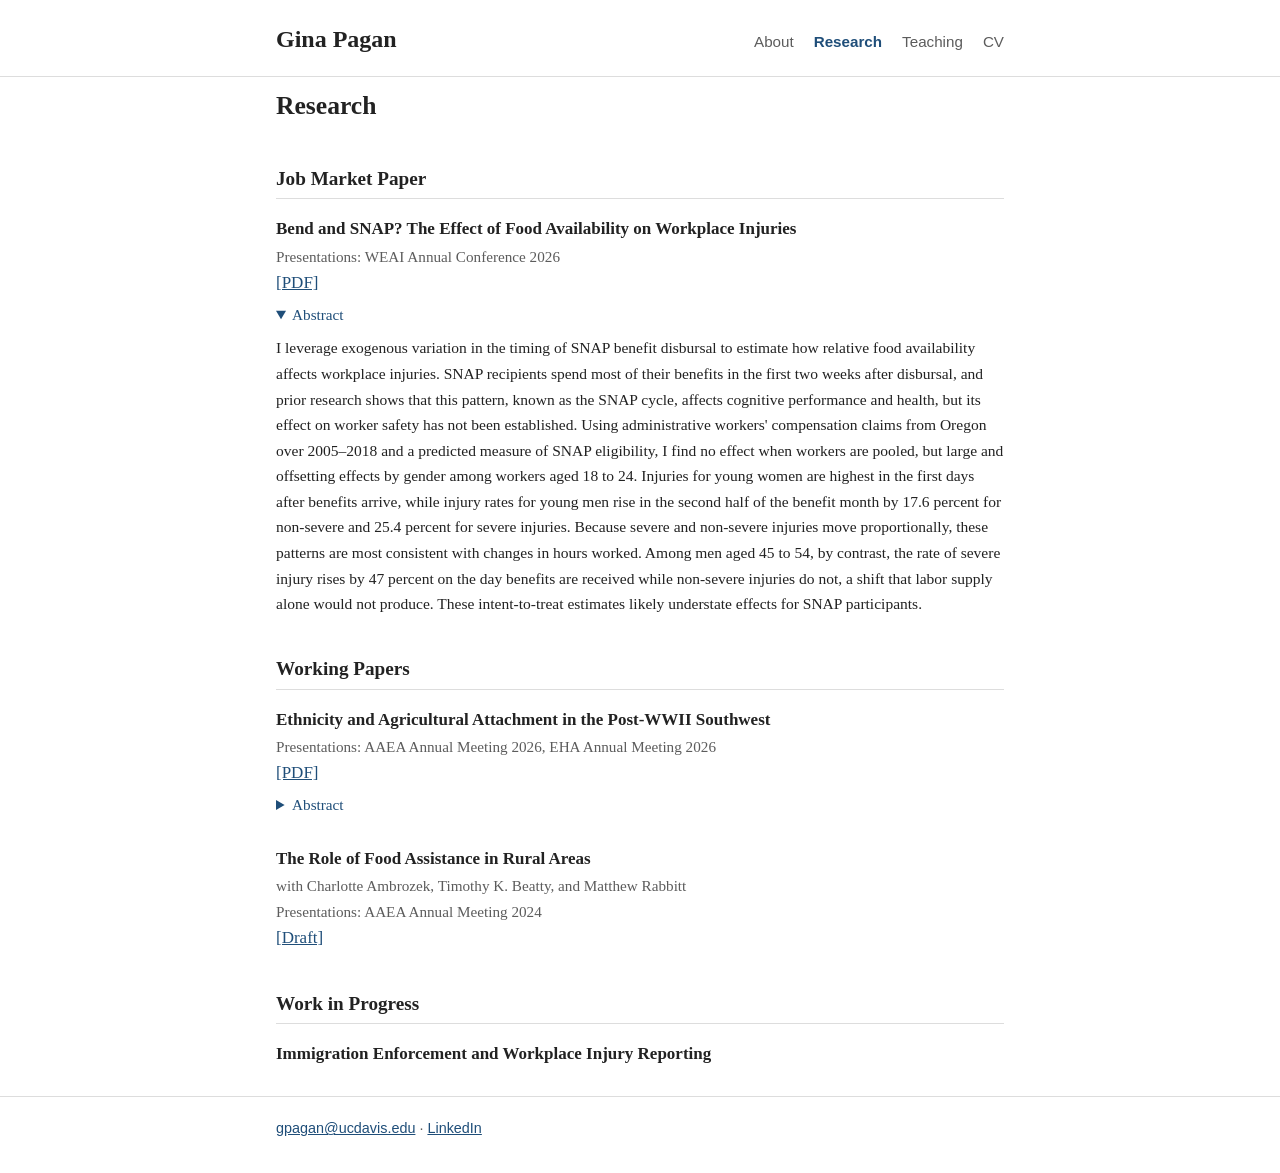
==== research.html @ cf97f8be "Full personal website: about, research, teaching, CV" ====
<!doctype html>
<html lang="en">
<head>
  <meta charset="utf-8">
  <meta name="viewport" content="width=device-width, initial-scale=1">
  <title>Research · Gina Pagan</title>
  <meta name="description" content="Research by Gina Pagan: labor, public, agricultural economics, and economic history.">
  <link rel="stylesheet" href="style.css">
</head>
<body>
  <header>
    <div class="wrap">
      <a class="site-name" href="index.html">Gina Pagan</a>
      <nav>
        <a href="index.html">About</a>
        <a href="research.html" class="active">Research</a>
        <a href="teaching.html">Teaching</a>
        <a href="cv.pdf">CV</a>
      </nav>
    </div>
  </header>

  <main class="wrap">
    <h1>Research</h1>

    <h2>Job Market Paper</h2>
    <div class="paper">
      <div class="paper-title">Bend and SNAP? The Effect of Food Availability on Workplace Injuries</div>
      <div class="meta">Presentations: WEAI Annual Conference 2026</div>
      <div class="links"><a href="jmp.pdf">[PDF]</a></div>
      <details open>
        <summary>Abstract</summary>
        <p>I leverage exogenous variation in the timing of SNAP benefit disbursal to estimate how relative food availability affects workplace injuries. SNAP recipients spend most of their benefits in the first two weeks after disbursal, and prior research shows that this pattern, known as the SNAP cycle, affects cognitive performance and health, but its effect on worker safety has not been established. Using administrative workers' compensation claims from Oregon over 2005–2018 and a predicted measure of SNAP eligibility, I find no effect when workers are pooled, but large and offsetting effects by gender among workers aged 18 to 24. Injuries for young women are highest in the first days after benefits arrive, while injury rates for young men rise in the second half of the benefit month by 17.6 percent for non-severe and 25.4 percent for severe injuries. Because severe and non-severe injuries move proportionally, these patterns are most consistent with changes in hours worked. Among men aged 45 to 54, by contrast, the rate of severe injury rises by 47 percent on the day benefits are received while non-severe injuries do not, a shift that labor supply alone would not produce. These intent-to-treat estimates likely understate effects for SNAP participants.</p>
      </details>
    </div>

    <h2>Working Papers</h2>
    <div class="paper">
      <div class="paper-title">Ethnicity and Agricultural Attachment in the Post-WWII Southwest</div>
      <div class="meta">Presentations: AAEA Annual Meeting 2026, EHA Annual Meeting 2026</div>
      <div class="links"><a href="ethnicity_attachment.pdf">[PDF]</a></div>
      <details>
        <summary>Abstract</summary>
        <p>World War II (WWII) was a large and multifaceted labor market shock that catalyzed improvements in the economic outcomes of Black men in the United States. Manufacturing booms, labor shortages, and federal efforts to lower employment barriers for underrepresented groups pulled men off the farm and into factory jobs, which led to persistent economic gains. The same can not necessarily be said for Hispanic men in the Southwest, of whom over 20 percent were employed in agriculture still in 1950. This paper investigates the drivers of Hispanic men's relative attachment to the farm sector in the Southwest during this pivotal period in history, with a particular focus on the role of introducing the Bracero program. Using linked census data from 1940 and 1950, I find that Hispanic men were more likely to <em>enter</em> the agricultural sector than Black men by 1–2 percentage points. I also show evidence consistent with two potential mechanisms: language entry barriers in the non-farm sector and increasing demand for Spanish-speaking farm workers. In ongoing work, I explicitly consider the role of the foreign workers in shaping the occupational choice of natives, and I explore whether this attachment to the farm sector played a role in the economic trajectory for Hispanics in the Southwest.</p>
      </details>
    </div>

    <div class="paper">
      <div class="paper-title">The Role of Food Assistance in Rural Areas</div>
      <div class="meta">with Charlotte Ambrozek, Timothy K. Beatty, and Matthew Rabbitt<br>
        Presentations: AAEA Annual Meeting 2024</div>
      <div class="links"><a href="https://ageconsearch.umn.edu/record/343887?ln=en&amp;v=pdf">[Draft]</a></div>
    </div>

    <h2>Work in Progress</h2>
    <div class="paper">
      <div class="paper-title">Immigration Enforcement and Workplace Injury Reporting</div>
    </div>
  </main>

  <footer>
    <div class="wrap">
      <a href="mailto:gpagan@ucdavis.edu">gpagan@ucdavis.edu</a> ·
      <a href="https://www.linkedin.com/in/gina-pagan-963895111/">LinkedIn</a>
    </div>
  </footer>
</body>
</html>
---- style.css ----
:root {
  --bg: #ffffff;
  --text: #222222;
  --muted: #5c5c5c;
  --accent: #1f4e79;
  --rule: #dddddd;
  --quote-bg: #f5f7fa;
}
@media (prefers-color-scheme: dark) {
  :root {
    --bg: #16181c;
    --text: #e6e6e6;
    --muted: #a8a8a8;
    --accent: #8cb8e8;
    --rule: #33363c;
    --quote-bg: #1f2227;
  }
}

* { box-sizing: border-box; }
body {
  margin: 0;
  background: var(--bg);
  color: var(--text);
  font-family: Georgia, "Times New Roman", serif;
  font-size: 17px;
  line-height: 1.65;
}
a { color: var(--accent); }

header {
  border-bottom: 1px solid var(--rule);
}
.wrap {
  max-width: 760px;
  margin: 0 auto;
  padding: 0 16px;
}
header .wrap {
  display: flex;
  flex-wrap: wrap;
  align-items: baseline;
  justify-content: space-between;
  gap: 0.5rem 1.5rem;
  padding-top: 1.25rem;
  padding-bottom: 1rem;
}
.site-name {
  font-size: 1.5rem;
  font-weight: bold;
  color: var(--text);
  text-decoration: none;
}
nav { display: flex; flex-wrap: wrap; gap: 0.25rem 1.25rem; }
nav a {
  font-family: -apple-system, "Helvetica Neue", Arial, sans-serif;
  font-size: 0.95rem;
  text-decoration: none;
  color: var(--muted);
}
nav a:hover, nav a.active { color: var(--accent); }
nav a.active { font-weight: 600; }

main { padding-top: 1.5rem; padding-bottom: 3rem; }
h1 { font-size: 1.6rem; margin: 0.5rem 0 1rem; }
h2 {
  font-size: 1.2rem;
  margin: 2.25rem 0 1rem;
  padding-bottom: 0.25rem;
  border-bottom: 1px solid var(--rule);
}

.contact {
  font-family: -apple-system, "Helvetica Neue", Arial, sans-serif;
  font-size: 0.95rem;
  color: var(--muted);
}

.paper { margin-bottom: 1.75rem; }
.paper-title { font-weight: bold; }
.meta { color: var(--muted); font-size: 0.95rem; }
.links a { margin-right: 0.75rem; }
details { margin-top: 0.35rem; }
summary { cursor: pointer; color: var(--accent); font-size: 0.95rem; }
details p { margin: 0.5rem 0 0; font-size: 0.97rem; }

.course { margin-bottom: 1.4rem; }
.course-title { font-weight: bold; }
blockquote {
  margin: 0.75rem 0;
  padding: 0.6rem 1rem;
  background: var(--quote-bg);
  border-left: 3px solid var(--accent);
  font-style: italic;
}

footer {
  border-top: 1px solid var(--rule);
  padding: 1.25rem 0 2rem;
  font-family: -apple-system, "Helvetica Neue", Arial, sans-serif;
  font-size: 0.9rem;
  color: var(--muted);
}
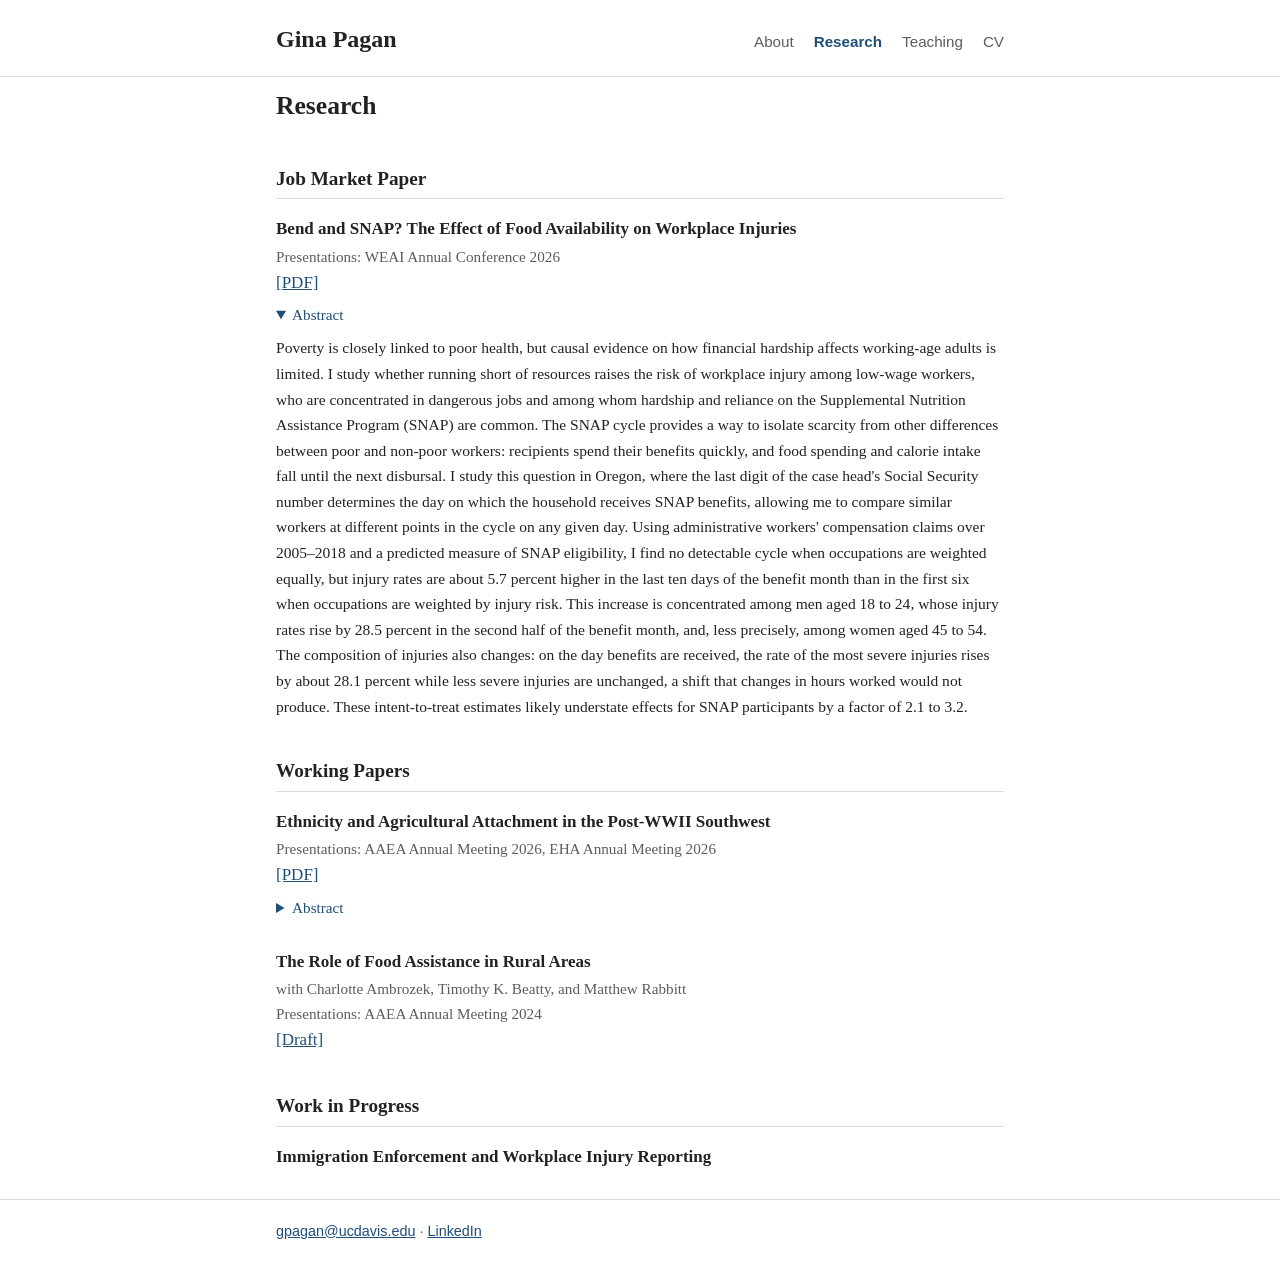
==== commit 6f765d18: "Update job market paper PDF and abstract Co-Authored-By: Claude Opus 5.5 <noreply@anthropic.com>" ====
--- a/research.html
+++ b/research.html
@@ -30,7 +30,7 @@
       <div class="links"><a href="jmp.pdf">[PDF]</a></div>
       <details open>
         <summary>Abstract</summary>
-        <p>I leverage exogenous variation in the timing of SNAP benefit disbursal to estimate how relative food availability affects workplace injuries. SNAP recipients spend most of their benefits in the first two weeks after disbursal, and prior research shows that this pattern, known as the SNAP cycle, affects cognitive performance and health, but its effect on worker safety has not been established. Using administrative workers' compensation claims from Oregon over 2005–2018 and a predicted measure of SNAP eligibility, I find no effect when workers are pooled, but large and offsetting effects by gender among workers aged 18 to 24. Injuries for young women are highest in the first days after benefits arrive, while injury rates for young men rise in the second half of the benefit month by 17.6 percent for non-severe and 25.4 percent for severe injuries. Because severe and non-severe injuries move proportionally, these patterns are most consistent with changes in hours worked. Among men aged 45 to 54, by contrast, the rate of severe injury rises by 47 percent on the day benefits are received while non-severe injuries do not, a shift that labor supply alone would not produce. These intent-to-treat estimates likely understate effects for SNAP participants.</p>
+        <p>Poverty is closely linked to poor health, but causal evidence on how financial hardship affects working-age adults is limited. I study whether running short of resources raises the risk of workplace injury among low-wage workers, who are concentrated in dangerous jobs and among whom hardship and reliance on the Supplemental Nutrition Assistance Program (SNAP) are common. The SNAP cycle provides a way to isolate scarcity from other differences between poor and non-poor workers: recipients spend their benefits quickly, and food spending and calorie intake fall until the next disbursal. I study this question in Oregon, where the last digit of the case head's Social Security number determines the day on which the household receives SNAP benefits, allowing me to compare similar workers at different points in the cycle on any given day. Using administrative workers' compensation claims over 2005–2018 and a predicted measure of SNAP eligibility, I find no detectable cycle when occupations are weighted equally, but injury rates are about 5.7 percent higher in the last ten days of the benefit month than in the first six when occupations are weighted by injury risk. This increase is concentrated among men aged 18 to 24, whose injury rates rise by 28.5 percent in the second half of the benefit month, and, less precisely, among women aged 45 to 54. The composition of injuries also changes: on the day benefits are received, the rate of the most severe injuries rises by about 28.1 percent while less severe injuries are unchanged, a shift that changes in hours worked would not produce. These intent-to-treat estimates likely understate effects for SNAP participants by a factor of 2.1 to 3.2.</p>
       </details>
     </div>
 
--- a/style.css
+++ b/style.css
@@ -76,6 +76,30 @@
   color: var(--muted);
 }
 
+/* Photo and contact block always sit side by side in two columns */
+.intro {
+  display: grid;
+  grid-template-columns: auto 1fr;
+  align-items: center;
+  gap: 2rem;
+  margin: 0.5rem 0 1.75rem;
+}
+.intro .contact { margin: 0; }
+.photo {
+  width: 220px;
+  height: 220px;
+  max-width: 100%;
+  border-radius: 50%;
+  object-fit: cover;
+  object-position: center;
+}
+
+@media (max-width: 560px) {
+  .intro { gap: 1rem; }
+  .photo { width: 120px; height: 120px; }
+  .intro .contact { font-size: 0.85rem; }
+}
+
 .paper { margin-bottom: 1.75rem; }
 .paper-title { font-weight: bold; }
 .meta { color: var(--muted); font-size: 0.95rem; }
